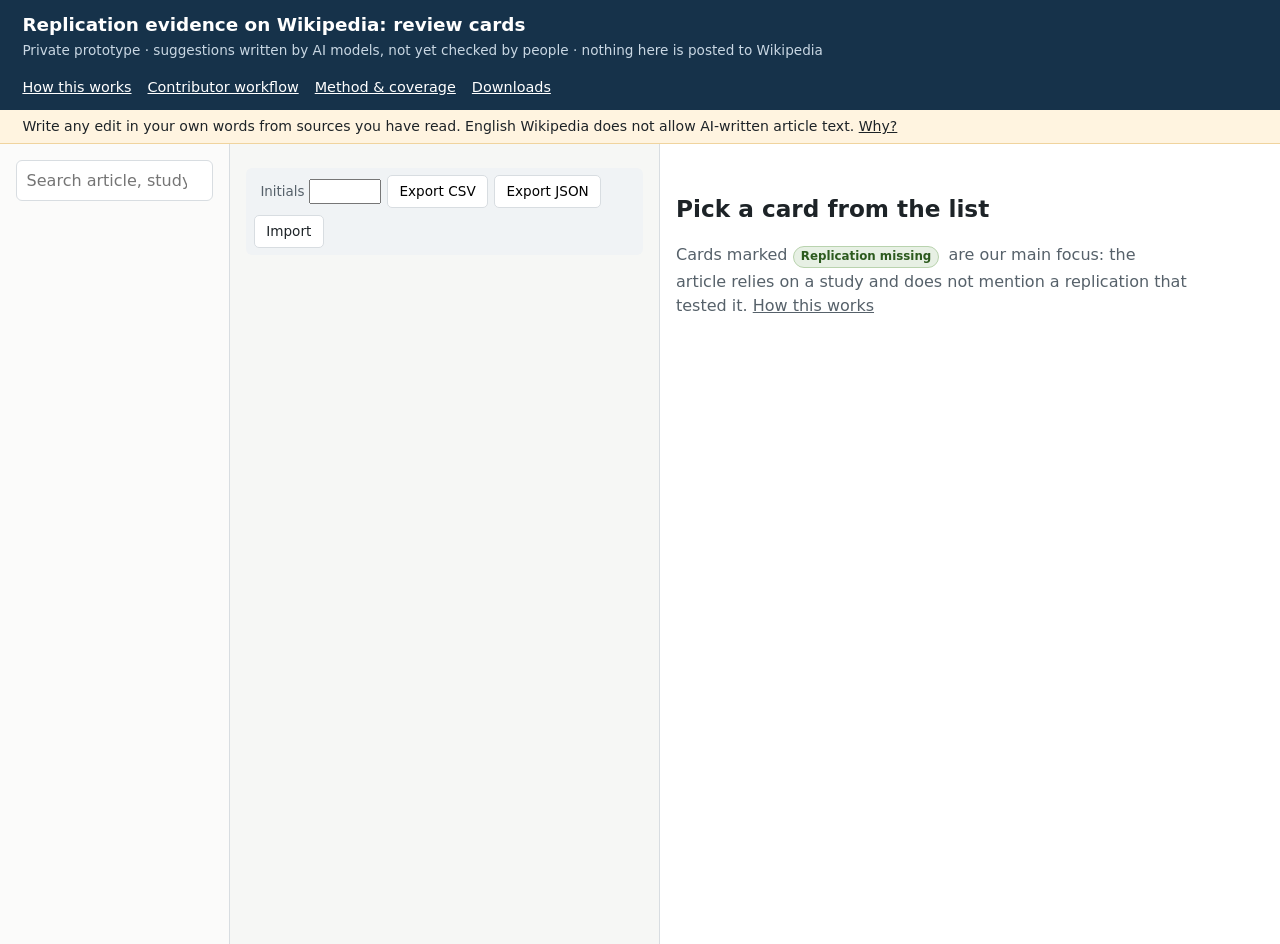
==== prototype/site/index.html @ 86474a55 "Add English edit-suggestion prototype (page-level review cards) Outcome-blind page selection, eviden" ====
<!doctype html>
<html lang="en-GB">
<head>
<meta charset="utf-8">
<meta name="viewport" content="width=device-width, initial-scale=1">
<meta name="robots" content="noindex, nofollow">
<title>Replication evidence on Wikipedia: review cards (private prototype)</title>
<link rel="stylesheet" href="style.css">
</head>
<body>
<header class="top">
  <div class="brand">
    <h1>Replication evidence on Wikipedia: review cards</h1>
    <p class="sub">Private prototype · suggestions written by AI models, not yet checked by people · nothing here is posted to Wikipedia</p>
  </div>
  <nav aria-label="Pages">
    <button id="open-help" class="linklike" type="button">How this works</button>
    <a href="guide.html">Contributor workflow</a>
    <a href="about.html">Method &amp; coverage</a>
    <a href="downloads/">Downloads</a>
  </nav>
</header>

<div class="notice" role="note">
  Write any edit in your own words from sources you have read. English Wikipedia does not allow AI-written article text.
  <button class="linklike" type="button" data-open-help>Why?</button>
</div>

<div id="welcome" class="modal" role="dialog" aria-modal="true" aria-labelledby="welcome-title" hidden>
  <div class="modal-box">
    <h2 id="welcome-title">Before you start</h2>
    <p>Each card looks at one Wikipedia article and every study on it that others have tried to replicate (from FORRT's
      database of replication attempts). An AI model read the article and the papers we could get, and suggested
      what, if anything, should change. <strong>How to use it:</strong> read the card, check the sources, make any
      edit on Wikipedia itself in another tab, then come back and record what you did.</p>
    <ul class="welcome-list">
      <li><strong>The AI wording is not for pasting.</strong> English Wikipedia bans AI-written article text, and other
        editors may collapse talk-page comments that are obviously AI-written. Read the sources and write your own text.</li>
      <li><strong>"No change needed" is a common, useful answer.</strong> A failed replication does not make a sentence
        wrong: many articles cite a study for its history or already discuss the replication.</li>
      <li><strong>Start with "Adds a replication".</strong> Our main aim is to bring replication evidence into
        articles that lack it. The first tab lists the cards whose suggested edit would cite a replication the article
        does not cite yet. Other corrections we noticed along the way are useful but secondary; they are under the other tabs.</li>
      <li><strong>Labels.</strong> "Edit suggested" means the article says something its source does not support, or
        leaves out a replication that bears on a claim it makes. "Optional addition" means the article is accurate and
        the extra sentence is up to you. "Judgement call" means two independent drafting runs disagreed. "Minor notes" means no change to the text is suggested, but the card lists small things such as a reference typo or material that belongs in another article.</li>
      <li><strong>Cards are snapshots.</strong> Use "Changes since this snapshot" or "Check now" to see whether someone
        has already edited the article.</li>
      <li><strong>"What we checked"</strong> lists the facts the model verified against the papers, each with the
        quoted passage. Your part is the editorial judgement and writing, not re-checking facts; but if a quote looks
        wrong, say so in your notes.</li>
      <li><strong>Reviews outweigh single studies.</strong> One replication can support a short, attributed sentence;
        claims about "the evidence" need a review. Take extra care with living people and health topics (flagged).
        If unsure, raise it on the talk page or mark "needs more checking".</li>
      <li><strong>Your records stay in this browser.</strong> Add your initials in the toolbar and use Export CSV or
        Export JSON to save or share them.</li>
    </ul>
    <p class="small">These are AI suggestions, not yet checked by people. More detail:
      <a href="guide.html">contributor workflow</a> · <a href="about.html">method &amp; coverage</a>.</p>
    <div class="modal-actions">
      <label><input type="checkbox" id="welcome-hide"> Don't show this again</label>
      <button type="button" id="welcome-close" class="primary">Start reviewing</button>
    </div>
  </div>
</div>

<main class="layout" id="layout">
  <aside class="filters" id="filters" aria-label="Filters">
    <label class="visually-hidden" for="q">Search</label>
    <input id="q" type="search" placeholder="Search article, study or text…">
    <div id="filter-groups"></div>
  </aside>
  <section class="list" aria-label="Cards">
    <div class="toolbar">
      <button type="button" id="toggle-filters" class="mobile-only" aria-expanded="false" aria-controls="filters">Filters and search</button>
      <div id="segments" class="segments" role="group" aria-label="Show"></div>
      <div class="ledger-bar">
        <span id="ledger-count" class="small"></span>
        <label class="small">Initials <input id="reviewer" size="5" maxlength="12"></label>
        <button type="button" id="export-csv">Export CSV</button>
        <button type="button" id="export-json">Export JSON</button>
        <label class="btn">Import<input id="import-json" type="file" accept="application/json" hidden></label>
      </div>
    </div>
    <div id="summary" class="small" aria-live="polite"></div>
    <ol id="cards"></ol>
  </section>
  <article id="detail" class="detail" tabindex="-1">
    <div class="placeholder">
      <h2>Pick a card from the list</h2>
      <p>Cards marked <span class="badge repl">Replication missing</span> are our main focus: the article relies on a
        study and does not mention a replication that tested it. <button class="linklike" type="button" data-open-help>How this works</button></p>
    </div>
  </article>
</main>
<script src="app.js"></script>
</body>
</html>
---- prototype/site/style.css ----
:root {
  --ink: #1d2327; --muted: #56616a; --line: #d8dde1; --bg: #f6f7f5; --card: #fff;
  --accent: #1f5f8b; --accent-soft: #e5eff6; --warn: #8a5300; --warn-soft: #fff4e0;
  --bad: #9b2226; --bad-soft: #fbe9e9; --ok: #2d6a4f; --ok-soft: #e6f2ec; --focal: #fff1a8; --paired: #d9ecff;
  font-family: "Source Sans 3", "Segoe UI", system-ui, sans-serif;
}
* { box-sizing: border-box; }
body { margin: 0; color: var(--ink); background: var(--bg); line-height: 1.5; }
a { color: var(--accent); }
:focus-visible { outline: 3px solid #f0b429; outline-offset: 2px; }
.visually-hidden { position: absolute; width: 1px; height: 1px; overflow: hidden; clip: rect(0 0 0 0); white-space: nowrap; }
button, .btn, select, input[type=search] { font: inherit; }
button, .btn { font-size: .85rem; padding: .35rem .7rem; border: 1px solid var(--line); background: #fff; border-radius: 5px; cursor: pointer; min-height: 32px; }
button:hover, .btn:hover { border-color: var(--accent); }
button.primary { background: var(--accent); color: #fff; border-color: var(--accent); }
.linklike { background: none; border: 0; padding: 0; min-height: 0; color: inherit; text-decoration: underline; cursor: pointer; font-size: inherit; }

.top { display: flex; justify-content: space-between; align-items: center; gap: 1rem; padding: .7rem 1.4rem; background: #16324a; color: #fff; flex-wrap: wrap; }
.top h1 { font-size: 1.15rem; margin: 0; font-weight: 650; }
.top .sub { margin: .1rem 0 0; color: #c9d7e3; font-size: .85rem; }
.top nav { display: flex; gap: 1rem; align-items: center; flex-wrap: wrap; }
.top nav a, .top nav .linklike { color: #fff; font-size: .9rem; }
.notice { background: var(--warn-soft); border-bottom: 1px solid #f0d49e; padding: .4rem 1.4rem; font-size: .88rem; }

.modal { position: fixed; inset: 0; background: rgba(15, 30, 45, .55); display: flex; align-items: center; justify-content: center; z-index: 10; padding: 1rem; }
.modal[hidden] { display: none; }
.modal-box { background: #fff; max-width: 680px; width: 100%; max-height: 92vh; overflow-y: auto; border-radius: 10px; padding: 1.4rem 1.7rem; box-shadow: 0 10px 40px rgba(0,0,0,.25); }
.modal-box h2 { margin-top: 0; }
.welcome-list { padding-left: 1.1rem; } .welcome-list li { margin: .4rem 0; } .modal-box { font-size: .95rem; }
.modal-actions { display: flex; justify-content: space-between; align-items: center; gap: 1rem; flex-wrap: wrap; border-top: 1px solid var(--line); padding-top: .9rem; margin-top: .6rem; }

.layout { display: grid; grid-template-columns: 230px 430px 1fr; height: calc(100vh - 100px); }
.filters, .list, .detail { overflow-y: auto; padding: 1rem; }
.filters { border-right: 1px solid var(--line); background: #fbfbfa; }
.list { border-right: 1px solid var(--line); }
.filters input[type=search] { width: 100%; padding: .45rem .6rem; border: 1px solid var(--line); border-radius: 6px; }
.fgroup { border: 0; margin: .9rem 0 0; padding: 0; }
.fgroup legend, .more summary { font-size: .76rem; text-transform: uppercase; letter-spacing: .06em; color: var(--muted); font-weight: 600; padding: 0; }
.fgroup label { display: flex; gap: .4rem; align-items: center; font-size: .9rem; padding: .25rem 0; cursor: pointer; }
.fgroup label span:first-of-type { flex: 1; }
.n { color: var(--muted); font-variant-numeric: tabular-nums; font-size: .82rem; }
.more { margin-top: 1rem; } .more summary { cursor: pointer; }

.toolbar { display: flex; flex-direction: column; gap: .5rem; margin-bottom: .5rem; }
.segments { display: flex; flex-wrap: wrap; gap: .3rem; } .segments button { font-size: .8rem; padding: .25rem .55rem; }
.segments button[aria-pressed=true] { background: var(--accent); color: #fff; border-color: var(--accent); }
.segments button[aria-pressed=true] .n { color: #dbe8f2; }
.ledger-bar { display: flex; flex-wrap: wrap; gap: .4rem; align-items: center; padding: .4rem .5rem; background: #f0f3f5; border-radius: 6px; }
.ledger-bar input { width: 4.5rem; padding: .2rem .3rem; }
.small { font-size: .84rem; color: var(--muted); }
#cards { list-style: none; padding: 0; margin: .5rem 0 0; }
.card-btn { display: block; width: 100%; text-align: left; background: var(--card); border: 1px solid var(--line); border-radius: 8px; padding: .55rem .7rem; margin-bottom: .45rem; }
.card-btn.active { border-color: var(--accent); box-shadow: 0 0 0 2px var(--accent-soft); }
.card-btn .t { display: block; font-weight: 620; font-size: 1rem; }
.card-btn .m { display: block; font-size: .8rem; color: var(--muted); margin: .1rem 0 .2rem; }
.badge { display: inline-block; font-size: .74rem; padding: .08rem .45rem; border-radius: 999px; margin: .1rem .25rem .1rem 0; background: #eef1f3; color: #33414b; white-space: nowrap; font-weight: 600; }
.badge.edit { background: var(--accent); color: #fff; } .badge.other { background: #6741a1; color: #fff; }
.badge.none { background: #e3e7ea; color: #46525b; } .badge.warn { background: var(--warn-soft); color: var(--warn); }
.badge.care { background: var(--bad-soft); color: var(--bad); } .badge.done { background: var(--ok-soft); color: var(--ok); }
.badge.ok { background: var(--ok-soft); color: var(--ok); } .badge.info { background: var(--accent-soft); color: var(--accent); }

.detail { background: var(--card); }
.detail h2 { margin: 0 0 .2rem; font-size: 1.45rem; }
.detail section { margin-top: 1.2rem; }
.detail h3 { font-size: 1.02rem; margin: 0 0 .4rem; }
.back { display: none; margin-bottom: .6rem; }
.mobile-only { display: none; }
.links { display: flex; flex-wrap: wrap; gap: .3rem .9rem; font-size: .9rem; }
.revbar { display: flex; gap: .8rem; align-items: center; justify-content: space-between; margin: .7rem 0; padding: .45rem .7rem; border-radius: 6px; background: #f2f5f7; font-size: .88rem; }
.revbar.warn { background: var(--warn-soft); color: var(--warn); } .revbar.okbar { background: var(--ok-soft); color: var(--ok); }
.care-note { background: var(--bad-soft); color: var(--bad); padding: .4rem .7rem; border-radius: 6px; font-size: .88rem; margin: .4rem 0; }
.issue blockquote.target, blockquote.target { margin: .3rem 0; padding: .55rem .8rem; border-left: 4px solid #e0a800; background: #fffbea; font-size: 1rem; }
blockquote.small-q { font-size: .9rem; }
.proposal { border: 1px solid var(--line); border-radius: 8px; padding: .7rem .9rem; }
.proposal.edit { border-color: #b7cfe1; background: #f6fafd; } .proposal.other { border-color: #d3c6ea; background: #faf8fd; }
.proposal h3 { font-size: 1.08rem; }
.checklist { list-style: none; padding: 0; margin: 0; }
.checklist li { margin: .3rem 0; } .checklist label { display: flex; gap: .5rem; align-items: flex-start; cursor: pointer; }
.checklist input { margin-top: .3rem; }
.other-fixes { border: 1px dashed #b9a6dc; border-radius: 8px; padding: .6rem .9rem; }
table.evidence { border-collapse: collapse; width: 100%; font-size: .9rem; }
table.evidence th, table.evidence td { border-bottom: 1px solid var(--line); padding: .4rem .5rem; text-align: left; vertical-align: top; }
table.evidence thead th { font-size: .78rem; color: var(--muted); text-transform: uppercase; letter-spacing: .04em; }
blockquote.excerpt { margin: .35rem 0; padding: .3rem .6rem; border-left: 3px solid var(--ok); background: var(--ok-soft); font-size: .88rem; }
details { margin: .35rem 0; } summary { cursor: pointer; color: var(--accent); font-size: .9rem; }
.draft { margin: .8rem 0; border: 1px solid #e0c48a; background: #fffaf0; border-radius: 6px; padding: .5rem .9rem; }
.wording { white-space: pre-wrap; margin: .4rem 0; padding: .5rem; background: #fff; border: 1px solid #eadcbc; border-radius: 4px; font-size: .92rem; user-select: text; }
.passage { background: #fbfbf8; border-left: 3px solid var(--line); padding: .6rem .8rem; white-space: pre-wrap; font-size: .92rem; }
mark.focal { background: var(--focal); } mark.paired { background: var(--paired); }
mark.claim { background: none; box-shadow: inset 0 -.45em 0 #ffe066; }
.ref { color: var(--muted); font-size: .85em; }
pre.raw { white-space: pre-wrap; font-size: .78rem; background: #f3f4f2; padding: .6rem; border-radius: 4px; max-height: 360px; overflow: auto; }
.kv { display: grid; grid-template-columns: 210px 1fr; gap: .3rem .8rem; font-size: .9rem; margin: .5rem 0; }
.kv dt { color: var(--muted); } .kv dd { margin: 0; }
.ledger { background: #f2f6f9; border: 1px solid #cfdde8; border-radius: 8px; padding: .8rem 1rem; }
.ledger fieldset { border: 0; padding: 0; margin: 0 0 .5rem; } .ledger legend { font-weight: 600; font-size: .9rem; padding: 0; }
.ledger .radio { display: block; padding: .2rem 0; cursor: pointer; }
.ledger label[for] { display: block; margin-top: .5rem; font-size: .9rem; font-weight: 600; }
.ledger textarea { width: 100%; min-height: 80px; font: inherit; font-size: .9rem; }
.ledger .row { display: flex; gap: .8rem; align-items: center; margin-top: .5rem; flex-wrap: wrap; }
.provenance { margin-top: 1.2rem; border-top: 1px solid var(--line); padding-top: .5rem; }
.ok { color: var(--ok); } .bad { color: var(--bad); } .warntext { color: var(--warn); }
ul.tight { margin: .2rem 0; padding-left: 1.2rem; } ul.tight li { margin: .3rem 0; }
.placeholder { color: var(--muted); max-width: 32rem; margin-top: 2rem; }
.placeholder h2 { color: var(--ink); }
.prose { max-width: 860px; margin: 1.5rem auto; background: #fff; padding: 1.5rem 2rem; border: 1px solid var(--line); border-radius: 8px; }
.prose h2 { margin-top: 1.6rem; } .prose table { border-collapse: collapse; font-size: .88rem; }
.prose td, .prose th { border: 1px solid var(--line); padding: .3rem .5rem; vertical-align: top; text-align: left; }

@media (max-width: 1100px) {
  .layout { grid-template-columns: 1fr; height: auto; }
  .filters, .list { border-right: 0; }
  .filters { border-bottom: 1px solid var(--line); }
  .layout.has-card .filters, .layout.has-card .list { display: none; }
  .layout:not(.has-card) .detail { display: none; }
  .back { display: inline-block; }
  .mobile-only { display: inline-block; align-self: flex-start; }
  .filters { order: 2; display: none; } .list { order: 1; }
  .layout.show-filters .filters { display: block; order: 0; }
  .kv { grid-template-columns: 1fr; }
  .fgroup label { padding: .45rem 0; }
  .top nav { gap: .6rem; }
}
.overview { background: #f4f7fa; border: 1px solid var(--line); border-radius: 8px; padding: .6rem .9rem; }
.overview ol { margin: .2rem 0; padding-left: 1.3rem; } .overview li { margin: .25rem 0; }
.item { border-top: 2px solid var(--line); padding-top: .4rem; }
.item-head { font-size: 1.02rem; font-weight: 650; color: var(--ink); padding: .3rem 0; }
.item h4 { font-size: .95rem; margin: .9rem 0 .3rem; } .item h5 { font-size: .85rem; margin: .6rem 0 .2rem; color: var(--muted); }
.proposal .verdict { margin: 0 0 .3rem; }
.proposal { margin-top: .6rem; }
ol.refs { margin: .2rem 0 .4rem; padding-left: 1.6rem; }
.wording sup { color: var(--accent); }
ul.verifs { list-style: none; padding: 0; margin: .2rem 0; } ul.verifs li { margin: .45rem 0; }
.twoRun { background: var(--warn-soft); border-radius: 6px; padding: .4rem .6rem; font-size: .9rem; }

.badge.repl { background: #e7f0e4; color: #2c5a1e; border: 1px solid #b9d3ae; }
.draft h4 { margin: .2rem 0 .3rem; }
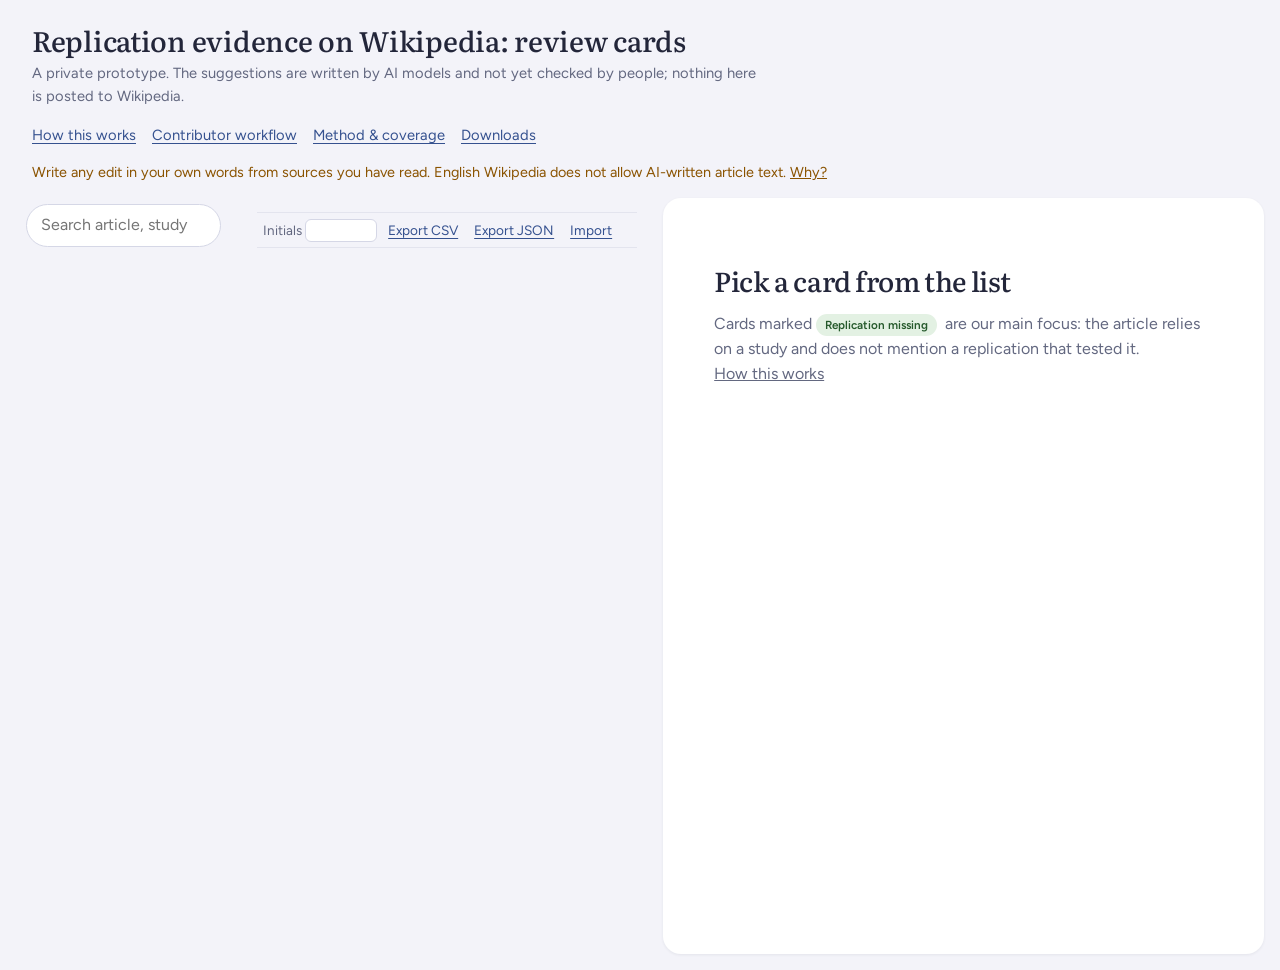
==== commit bea5ce5a: "Give the review cards an editorial layout; surface example wording and replication filter Co-Authore" ====
--- a/prototype/site/index.html
+++ b/prototype/site/index.html
@@ -5,13 +5,15 @@
 <meta name="viewport" content="width=device-width, initial-scale=1">
 <meta name="robots" content="noindex, nofollow">
 <title>Replication evidence on Wikipedia: review cards (private prototype)</title>
+<link rel="preconnect" href="https://fonts.googleapis.com"><link rel="preconnect" href="https://fonts.gstatic.com" crossorigin>
+<link rel="stylesheet" href="https://fonts.googleapis.com/css2?family=Figtree:wght@400;500;600;700&family=Literata:ital,opsz,wght@0,7..72,400;0,7..72,500;0,7..72,600;1,7..72,400&display=swap">
 <link rel="stylesheet" href="style.css">
 </head>
 <body>
 <header class="top">
   <div class="brand">
     <h1>Replication evidence on Wikipedia: review cards</h1>
-    <p class="sub">Private prototype · suggestions written by AI models, not yet checked by people · nothing here is posted to Wikipedia</p>
+    <p class="sub">A private prototype. The suggestions are written by AI models and not yet checked by people; nothing here is posted to Wikipedia.</p>
   </div>
   <nav aria-label="Pages">
     <button id="open-help" class="linklike" type="button">How this works</button>
--- a/prototype/site/style.css
+++ b/prototype/site/style.css
@@ -135,3 +135,83 @@
 
 .badge.repl { background: #e7f0e4; color: #2c5a1e; border: 1px solid #b9d3ae; }
 .draft h4 { margin: .2rem 0 .3rem; }
+
+/* ---------- editorial layer: a reading room, not a control panel ---------- */
+:root {
+  --ink: #23263a; --muted: #636880; --line: #e3e4ee; --bg: #f3f3f9; --card: #fff;
+  --accent: #35518f; --accent-soft: #e9edf8; --marker: #ffe58a;
+  --serif: "Literata", Georgia, "Times New Roman", serif;
+  font-family: "Figtree", "Segoe UI", system-ui, sans-serif;
+}
+body { line-height: 1.55; }
+button, .btn { border-radius: 999px; border-color: #d5d7e6; padding: .35rem .85rem; transition: background .15s, border-color .15s; }
+button:hover, .btn:hover { background: var(--accent-soft); }
+button.primary:hover { background: #2a4277; }
+.linklike, .linklike:hover { border-radius: 0; background: none; }
+
+.top { background: var(--bg); color: var(--ink); padding: 1.5rem 2rem .9rem; align-items: flex-end; }
+.top h1 { font-family: var(--serif); font-weight: 500; font-size: 1.75rem; letter-spacing: -.01em; line-height: 1.2; }
+.top .sub { color: var(--muted); font-size: .92rem; margin-top: .3rem; max-width: 46rem; }
+.top nav a, .top nav .linklike { color: var(--accent); font-size: .92rem; text-underline-offset: 3px; }
+.notice { background: none; border: 0; padding: 0 2rem .9rem; color: var(--warn); font-size: .9rem; }
+
+.layout { grid-template-columns: 215px 400px 1fr; height: calc(100vh - 128px); gap: 0 1rem; padding: 0 1rem 1rem; }
+.filters, .list { border: 0; background: none; padding: .4rem .6rem 1rem; }
+.filters input[type=search] { border-radius: 999px; padding: .5rem .9rem; background: #fff; border-color: #d5d7e6; }
+.fgroup { margin-top: 1.2rem; }
+.fgroup legend, .more summary { text-transform: none; letter-spacing: 0; font-size: .9rem; font-weight: 700; color: var(--ink); margin-bottom: .15rem; }
+.fgroup label { font-size: .88rem; color: #454a63; }
+
+.segments { gap: .35rem; }
+.segments button { background: transparent; font-size: .82rem; }
+.segments button:first-child { font-weight: 700; }
+.ledger-bar { background: none; padding: .2rem 0; border-top: 1px solid var(--line); border-bottom: 1px solid var(--line); border-radius: 0; }
+.ledger-bar button, .ledger-bar .btn { border: 0; background: none; color: var(--accent); text-decoration: underline; text-underline-offset: 3px; padding: .2rem .3rem; min-height: 0; }
+.ledger-bar input { border: 1px solid #d5d7e6; border-radius: 6px; }
+
+.card-btn { border: 0; border-radius: 14px; padding: .8rem 1rem .7rem; margin-bottom: .5rem; background: #fff; box-shadow: 0 1px 2px rgba(35, 38, 58, .06); }
+.card-btn:hover { background: #fff; box-shadow: 0 3px 14px rgba(53, 81, 143, .13); }
+.card-btn.active { box-shadow: inset 4px 0 0 var(--accent), 0 3px 14px rgba(53, 81, 143, .16); }
+.card-btn .t { font-family: var(--serif); font-weight: 500; font-size: 1.14rem; line-height: 1.25; }
+.card-btn .m { font-size: .83rem; margin: .25rem 0 .4rem; line-height: 1.4; }
+.badge { font-weight: 600; font-size: .73rem; padding: .12rem .55rem; background: #eeeff6; color: #454a63; }
+.badge.edit { background: var(--accent-soft); color: var(--accent); }
+.badge.repl { background: #e3f1e3; color: #25592b; border: 0; }
+.badge.none { background: #eeeff6; color: #636880; }
+
+.detail { border-radius: 18px; padding: 2.2rem clamp(1.2rem, 4vw, 3.2rem) 3rem; box-shadow: 0 1px 3px rgba(35, 38, 58, .07); }
+.detail > *, .detail .item > details > * { max-width: 44rem; }
+.detail h2 { font-family: var(--serif); font-weight: 500; font-size: 2.3rem; letter-spacing: -.015em; line-height: 1.12; margin-bottom: .5rem; }
+.links { font-size: .9rem; gap: .3rem 1.1rem; } .links a, .detail a { text-underline-offset: 3px; }
+.revbar { background: none; padding: .5rem 0; border-top: 1px solid var(--line); border-bottom: 1px solid var(--line); border-radius: 0; color: var(--muted); }
+.care-note { border-radius: 10px; padding: .55rem .9rem; }
+.overview { background: var(--bg); border: 0; border-radius: 14px; padding: .9rem 1.2rem; }
+.overview h3 { font-family: var(--serif); font-weight: 500; font-size: 1.12rem; }
+
+.item { border-top: 1px solid var(--line); padding-top: 1rem; margin-top: 1.8rem; }
+.item-head { font-family: var(--serif); font-weight: 500; font-size: 1.22rem; line-height: 1.3; }
+.item h4 { font-size: .98rem; font-weight: 700; margin: 1.5rem 0 .4rem; }
+/* the sentence under review is the centre of each card: set it like a marked-up proof */
+.issue blockquote.target, blockquote.target { font-family: var(--serif); font-size: 1.2rem; line-height: 1.6; background: none; border: 0; margin: .5rem 0 1rem; padding: 0; }
+blockquote.target, blockquote.target p { text-wrap: pretty; }
+blockquote.target { background-image: linear-gradient(transparent 62%, var(--marker) 62%, var(--marker) 92%, transparent 92%); background-size: 100% 1.6em; display: inline; -webkit-box-decoration-break: clone; box-decoration-break: clone; }
+blockquote.small-q { font-size: 1.05rem; }
+
+.proposal, .proposal.edit, .proposal.other { border: 0; background: var(--accent-soft); border-radius: 16px; padding: 1.1rem 1.3rem; margin-top: 1.1rem; }
+.proposal.none, .proposal.optional { background: var(--bg); }
+.proposal .verdict strong { font-family: var(--serif); font-weight: 600; font-size: 1.22rem; }
+.proposal > p:not(.small):not(.verdict):not(.twoRun) { font-size: 1.04rem; }
+.twoRun { border-radius: 10px; padding: .6rem .8rem; }
+.draft { border: 0; background: #fdf6e3; border-radius: 16px; padding: 1.1rem 1.3rem; }
+.wording { font-family: var(--serif); font-size: 1.04rem; line-height: 1.65; border: 0; border-radius: 10px; padding: .8rem 1rem; }
+blockquote.excerpt { font-family: var(--serif); font-style: italic; font-size: .95rem; background: none; border-left: 2px solid #9cc5ac; padding: .1rem 0 .1rem .9rem; margin: .4rem 0 .2rem; color: #3c4257; }
+ul.verifs li { margin: .9rem 0; }
+table.evidence thead th { text-transform: none; letter-spacing: 0; font-size: .84rem; }
+.ledger { background: var(--bg); border: 0; border-radius: 16px; padding: 1.1rem 1.3rem; }
+.ledger textarea { border: 1px solid #d5d7e6; border-radius: 10px; padding: .5rem .7rem; }
+.passage { border-radius: 0 10px 10px 0; font-family: var(--serif); }
+.placeholder h2 { font-size: 1.7rem; }
+.modal-box { border-radius: 20px; padding: 2rem 2.3rem; } .modal-box h2 { font-family: var(--serif); font-weight: 500; font-size: 1.7rem; }
+.prose { border: 0; border-radius: 18px; padding: 2.2rem 2.8rem; } .prose h1, .prose h2 { font-family: var(--serif); font-weight: 500; }
+@media (max-width: 1100px) { .layout { padding: 0 .4rem 1rem; gap: 0; } .detail h2 { font-size: 1.8rem; } .top { padding: 1.1rem 1rem .7rem; } .notice { padding: 0 1rem .7rem; } }
+@media (prefers-reduced-motion: reduce) { button, .btn { transition: none; } }
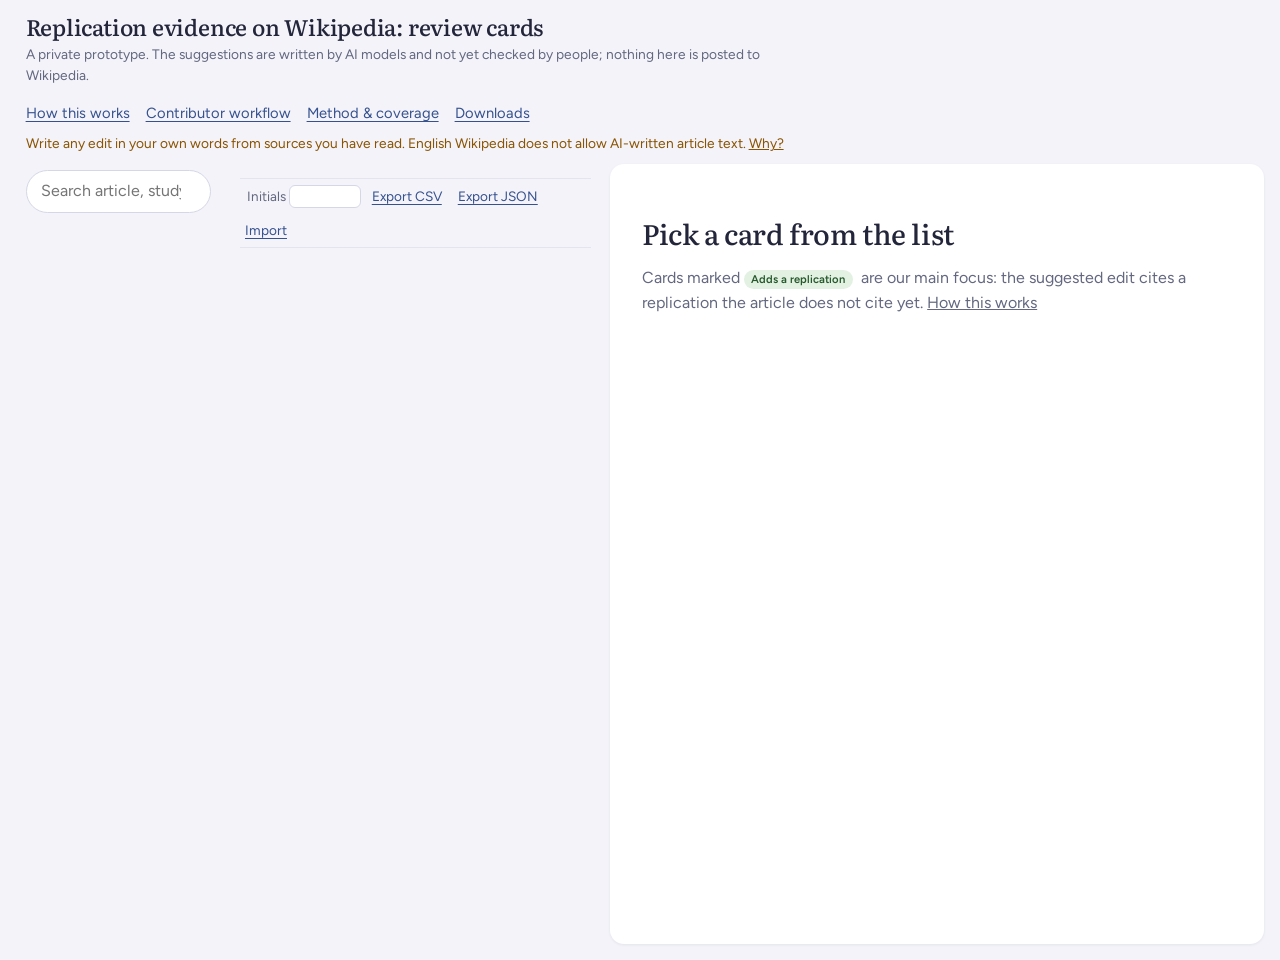
==== commit d2d4b5e8: "Simplify review-card labels, add a walkthrough and show citations in the quoted sentence - One 'Adds" ====
--- a/prototype/site/index.html
+++ b/prototype/site/index.html
@@ -30,38 +30,108 @@
 
 <div id="welcome" class="modal" role="dialog" aria-modal="true" aria-labelledby="welcome-title" hidden>
   <div class="modal-box">
-    <h2 id="welcome-title">Before you start</h2>
-    <p>Each card looks at one Wikipedia article and every study on it that others have tried to replicate (from FORRT's
-      database of replication attempts). An AI model read the article and the papers we could get, and suggested
-      what, if anything, should change. <strong>How to use it:</strong> read the card, check the sources, make any
-      edit on Wikipedia itself in another tab, then come back and record what you did.</p>
-    <ul class="welcome-list">
-      <li><strong>The AI wording is not for pasting.</strong> English Wikipedia bans AI-written article text, and other
-        editors may collapse talk-page comments that are obviously AI-written. Read the sources and write your own text.</li>
-      <li><strong>"No change needed" is a common, useful answer.</strong> A failed replication does not make a sentence
-        wrong: many articles cite a study for its history or already discuss the replication.</li>
-      <li><strong>Start with "Adds a replication".</strong> Our main aim is to bring replication evidence into
-        articles that lack it. The first tab lists the cards whose suggested edit would cite a replication the article
-        does not cite yet. Other corrections we noticed along the way are useful but secondary; they are under the other tabs.</li>
-      <li><strong>Labels.</strong> "Edit suggested" means the article says something its source does not support, or
-        leaves out a replication that bears on a claim it makes. "Optional addition" means the article is accurate and
-        the extra sentence is up to you. "Judgement call" means two independent drafting runs disagreed. "Minor notes" means no change to the text is suggested, but the card lists small things such as a reference typo or material that belongs in another article.</li>
-      <li><strong>Cards are snapshots.</strong> Use "Changes since this snapshot" or "Check now" to see whether someone
-        has already edited the article.</li>
-      <li><strong>"What we checked"</strong> lists the facts the model verified against the papers, each with the
-        quoted passage. Your part is the editorial judgement and writing, not re-checking facts; but if a quote looks
-        wrong, say so in your notes.</li>
-      <li><strong>Reviews outweigh single studies.</strong> One replication can support a short, attributed sentence;
-        claims about "the evidence" need a review. Take extra care with living people and health topics (flagged).
-        If unsure, raise it on the talk page or mark "needs more checking".</li>
-      <li><strong>Your records stay in this browser.</strong> Add your initials in the toolbar and use Export CSV or
-        Export JSON to save or share them.</li>
-    </ul>
-    <p class="small">These are AI suggestions, not yet checked by people. More detail:
-      <a href="guide.html">contributor workflow</a> · <a href="about.html">method &amp; coverage</a>.</p>
+    <p class="steps small" id="step-count" aria-live="polite"></p>
+    <section class="step">
+      <h2 id="welcome-title">Before you start</h2>
+      <p>Each card looks at one Wikipedia article and every study on it that others have tried to replicate (from FORRT's
+        database of replication attempts). An AI model read the article and the papers we could get, and suggested
+        what, if anything, could change.</p>
+      <p><strong>How to use it:</strong> read the card, read the sources, make any edit on Wikipedia itself in another
+        tab, then come back and record what you did.</p>
+      <ul class="welcome-list">
+        <li><strong>Write in your own words.</strong> English Wikipedia bans AI-written article text, and other editors
+          may collapse talk-page comments that are obviously AI-written.</li>
+        <li><strong>The suggestions are AI output, not yet checked by people.</strong> You decide what, if anything, to do.</li>
+        <li><strong>"No change needed" is a common, useful answer.</strong> A failed replication does not make a sentence
+          wrong: many articles cite a study for its history or already discuss the replication.</li>
+      </ul>
+    </section>
+    <section class="step" hidden>
+      <h2>Finding a card</h2>
+      <p>The tabs above the list sort the articles by what the AI suggested.</p>
+      <dl class="legend">
+        <dt>Adds a replication</dt><dd>Start here. The suggested edit cites a replication that the article does not cite
+          yet. This is our main aim; the other corrections we noticed along the way are useful but secondary.</dd>
+        <dt>Worth a look</dt><dd>Every card with an edit suggested or a judgement call, whether or not it involves a replication.</dd>
+        <dt><span class="badge edit">Edit suggested</span></dt><dd>The article says something its source does not
+          support, or leaves out a replication that tested a claim it makes.</dd>
+        <dt><span class="badge warn">Judgement call</span></dt><dd>Each article was drafted twice, independently, and
+          the two runs disagreed. The card shows both readings.</dd>
+        <dt><span class="badge info">Optional addition</span></dt><dd>The article is accurate; adding the extra
+          sentence is up to you.</dd>
+        <dt><span class="badge none">No change needed</span></dt><dd>Nothing to change in the text. Some of these also
+          carry <span class="badge">Minor notes</span>: small things such as a typo in a reference, or material that
+          belongs in another article.</dd>
+      </dl>
+      <p>Other labels on the list: <span class="badge repl">Adds a replication</span> (as above, shown alongside the
+        kind of suggestion), <span class="badge care">Living person</span> and <span class="badge care">Health</span>
+        (extra care, see later), <span class="badge warn">Edited since</span> (the article changed after our snapshot)
+        and <span class="badge done">✓ reviewed</span> (you have recorded a decision).</p>
+    </section>
+    <section class="step" hidden>
+      <h2>Reading a card</h2>
+      <p>A card has one section per study. Each section runs from the article to the evidence:</p>
+      <dl class="legend">
+        <dt>The sentence at issue</dt><dd>Quoted from the article snapshot with its citations:
+          <span class="cite focal">[this study]</span>, <span class="cite paired">[replication]</span> and
+          <span class="cite other">[other source]</span>. Hover over a citation to see the full reference. Some
+          suggestions are about a claim the cited study does not support rather than about a replication.</dd>
+        <dt>The suggestion</dt><dd>What the AI proposes and why, and whether the two drafting runs agreed.</dd>
+        <dt>What we checked</dt><dd>The facts the suggestion relies on, each with the passage from the paper. Points are
+          supported by the source unless marked <span class="badge bad">✗ Contradicted</span>,
+          <span class="badge bad">✗ Not in the source</span> or <span class="badge warn">? Source not obtained</span>.
+          Papers were read in full unless marked <span class="lvl abs">Abstract only</span> or
+          <span class="lvl thin">Title and details only</span>.</dd>
+        <dt>Your call</dt><dd>The editorial questions the AI could not settle. Tick them off as you go.</dd>
+        <dt>The studies</dt><dd>The original study and its replications, with links and what the AI read of each.</dd>
+        <dt>Suggested points to cover</dt><dd>Facts from the sources that an edit could draw on.</dd>
+      </dl>
+    </section>
+    <section class="step" hidden>
+      <h2>Reading a replication</h2>
+      <p>A replication repeats an earlier study to see whether its result holds. What it tells you depends on how it was done.</p>
+      <ul class="welcome-list">
+        <li><strong>Did it test the same claim?</strong> A <em>direct</em> replication repeats the original method as
+          closely as it can; a <em>conceptual</em> one tests the same idea another way. A replication may also cover
+          only one experiment in a paper. Check that it tested the claim the article makes (the card's "How this
+          suggestion was made" section gives the AI's view).</li>
+        <li><strong>One study settles little either way.</strong> A failed replication does not show that the original
+          finding was false, and a successful one does not prove it true. Larger samples, preregistered designs and
+          multi-lab projects (such as Many Labs or Registered Replication Reports) carry more weight than a single
+          small study.</li>
+        <li><strong>Mixed results are common.</strong> Avoid words such as "debunked" or "confirmed". Say what was
+          done and found, and who did it: "A 2012 replication with 120 participants did not find the effect."</li>
+        <li><strong>Reviews outweigh single studies.</strong> One replication can support a short, attributed sentence
+          in an article about the effect. Statements about "the evidence" or whether an effect is real need a review
+          or meta-analysis; the card lists any reviews we found that discuss the replication.</li>
+        <li><strong>Keep due weight.</strong> In a broad article, or where the study is mentioned in passing, making the
+          claim more precise often works better than a new paragraph on replication.</li>
+        <li><strong>The database's labels ("failed", "mixed") are screening labels.</strong> They help us find cards;
+          they are not citable and are not a verdict.</li>
+      </ul>
+    </section>
+    <section class="step" hidden>
+      <h2>Checking, deciding and recording</h2>
+      <ul class="welcome-list">
+        <li><strong>Read the sources yourself.</strong> The AI's quotes match the papers word for word, but that does
+          not mean it understood them. Check anything your edit will rely on, and note in your record if something looks wrong.</li>
+        <li><strong>Cards are snapshots.</strong> Use "Changes since this snapshot" or "Check now" to see whether
+          someone has already edited the article.</li>
+        <li><strong>Take extra care with living people and health topics.</strong> Findings are about studies, not
+          people (WP:BLP); health claims need reviews, not single studies (WP:MEDRS).</li>
+        <li><strong>If you are unsure,</strong> raise it on the article's talk page or record "Needs more checking first".</li>
+        <li><strong>Your records stay in this browser.</strong> Add your initials in the toolbar and use Export CSV or
+          Export JSON to save or share them.</li>
+      </ul>
+      <p class="small">More detail: <a href="guide.html">contributor workflow</a> · <a href="about.html">method &amp; coverage</a>.</p>
+    </section>
     <div class="modal-actions">
       <label><input type="checkbox" id="welcome-hide"> Don't show this again</label>
-      <button type="button" id="welcome-close" class="primary">Start reviewing</button>
+      <span class="row">
+        <button type="button" id="step-back">Back</button>
+        <button type="button" id="step-next" class="primary">Next</button>
+        <button type="button" id="welcome-close">Skip</button>
+      </span>
     </div>
   </div>
 </div>
@@ -90,8 +160,8 @@
   <article id="detail" class="detail" tabindex="-1">
     <div class="placeholder">
       <h2>Pick a card from the list</h2>
-      <p>Cards marked <span class="badge repl">Replication missing</span> are our main focus: the article relies on a
-        study and does not mention a replication that tested it. <button class="linklike" type="button" data-open-help>How this works</button></p>
+      <p>Cards marked <span class="badge repl">Adds a replication</span> are our main focus: the suggested edit cites a
+        replication the article does not cite yet. <button class="linklike" type="button" data-open-help>How this works</button></p>
     </div>
   </article>
 </main>
--- a/prototype/site/style.css
+++ b/prototype/site/style.css
@@ -215,3 +215,41 @@
 .prose { border: 0; border-radius: 18px; padding: 2.2rem 2.8rem; } .prose h1, .prose h2 { font-family: var(--serif); font-weight: 500; }
 @media (max-width: 1100px) { .layout { padding: 0 .4rem 1rem; gap: 0; } .detail h2 { font-size: 1.8rem; } .top { padding: 1.1rem 1rem .7rem; } .notice { padding: 0 1rem .7rem; } }
 @media (prefers-reduced-motion: reduce) { button, .btn { transition: none; } }
+
+/* tighter pass: keep the editorial type, give back the density */
+.top { padding: .9rem 1.6rem .5rem; } .top h1 { font-size: 1.4rem; } .top .sub { font-size: .86rem; margin-top: .15rem; }
+.notice { padding: 0 1.6rem .6rem; font-size: .86rem; }
+.layout { grid-template-columns: 205px 370px 1fr; height: calc(100vh - 104px); gap: 0 .6rem; }
+.fgroup { margin-top: .9rem; } .fgroup legend, .more summary { font-size: .84rem; } .fgroup label { font-size: .85rem; padding: .15rem 0; }
+.card-btn { padding: .5rem .8rem .45rem; margin-bottom: .35rem; border-radius: 10px; }
+.card-btn .t { font-size: 1.02rem; } .card-btn .m { font-size: .79rem; margin: .1rem 0 .2rem; line-height: 1.35; }
+.badge { font-size: .7rem; padding: .06rem .45rem; }
+.detail { padding: 1.4rem clamp(1rem, 2.5vw, 2.2rem) 2rem; border-radius: 14px; }
+.detail > *, .detail .item > details > * { max-width: 47rem; }
+.detail h2 { font-size: 1.75rem; margin-bottom: .3rem; }
+.revbar { padding: .3rem 0; margin: .5rem 0; font-size: .85rem; }
+.item { margin-top: 1.1rem; padding-top: .6rem; } .item-head { font-size: 1.08rem; }
+.item h4 { margin: 1rem 0 .25rem; font-size: .93rem; }
+.issue blockquote.target, blockquote.target { font-size: 1.06rem; line-height: 1.55; background-size: 100% 1.55em; }
+blockquote.small-q { font-size: .98rem; }
+.proposal, .proposal.edit, .proposal.other { padding: .7rem 1rem; margin-top: .7rem; border-radius: 12px; }
+.proposal p { margin: .35rem 0; } .proposal .verdict strong { font-size: 1.08rem; }
+.proposal > p:not(.small):not(.verdict):not(.twoRun) { font-size: .98rem; }
+.draft { padding: .7rem 1rem; border-radius: 12px; margin: .6rem 0; } .draft p { margin: .3rem 0; }
+.wording { font-size: .98rem; line-height: 1.55; padding: .55rem .8rem; }
+ul.verifs li { margin: .55rem 0; } blockquote.excerpt { font-size: .9rem; margin: .25rem 0 .1rem; }
+.ledger { padding: .8rem 1rem; border-radius: 12px; } .overview { padding: .6rem 1rem; border-radius: 12px; }
+
+/* quieter pass: fewer pills and highlight colours */
+blockquote.target { display: block; background: none; border-left: 2px solid var(--line); padding: .1rem 0 .1rem .9rem; }
+.issue blockquote.target, blockquote.target { margin: .4rem 0 .8rem; padding: .1rem 0 .1rem .9rem; }
+mark.claim { box-shadow: none; text-decoration: underline; text-decoration-color: #9aa3c4; text-underline-offset: 3px; }
+mark.focal, mark.paired { background: none; font-family: "Figtree", system-ui, sans-serif; font-size: .8em; font-weight: 600; }
+mark.focal, .cite.focal { color: var(--accent); } mark.paired, .cite.paired { color: #25592b; }
+.cite { font-family: "Figtree", system-ui, sans-serif; font-size: .78em; font-weight: 600; color: var(--muted); cursor: help; white-space: nowrap; }
+.lvl { font-size: .8rem; color: var(--muted); font-style: italic; } .lvl.thin { color: var(--warn); }
+.draft { background: var(--bg); } .wording { background: #fff; }
+.steps { margin: 0 0 .3rem; }
+.modal-actions .row { display: flex; gap: .5rem; }
+.modal-actions [hidden] { display: none; }
+dl.legend { margin: .4rem 0; } dl.legend dt { font-weight: 700; margin-top: .6rem; } dl.legend dd { margin: .1rem 0 0; }
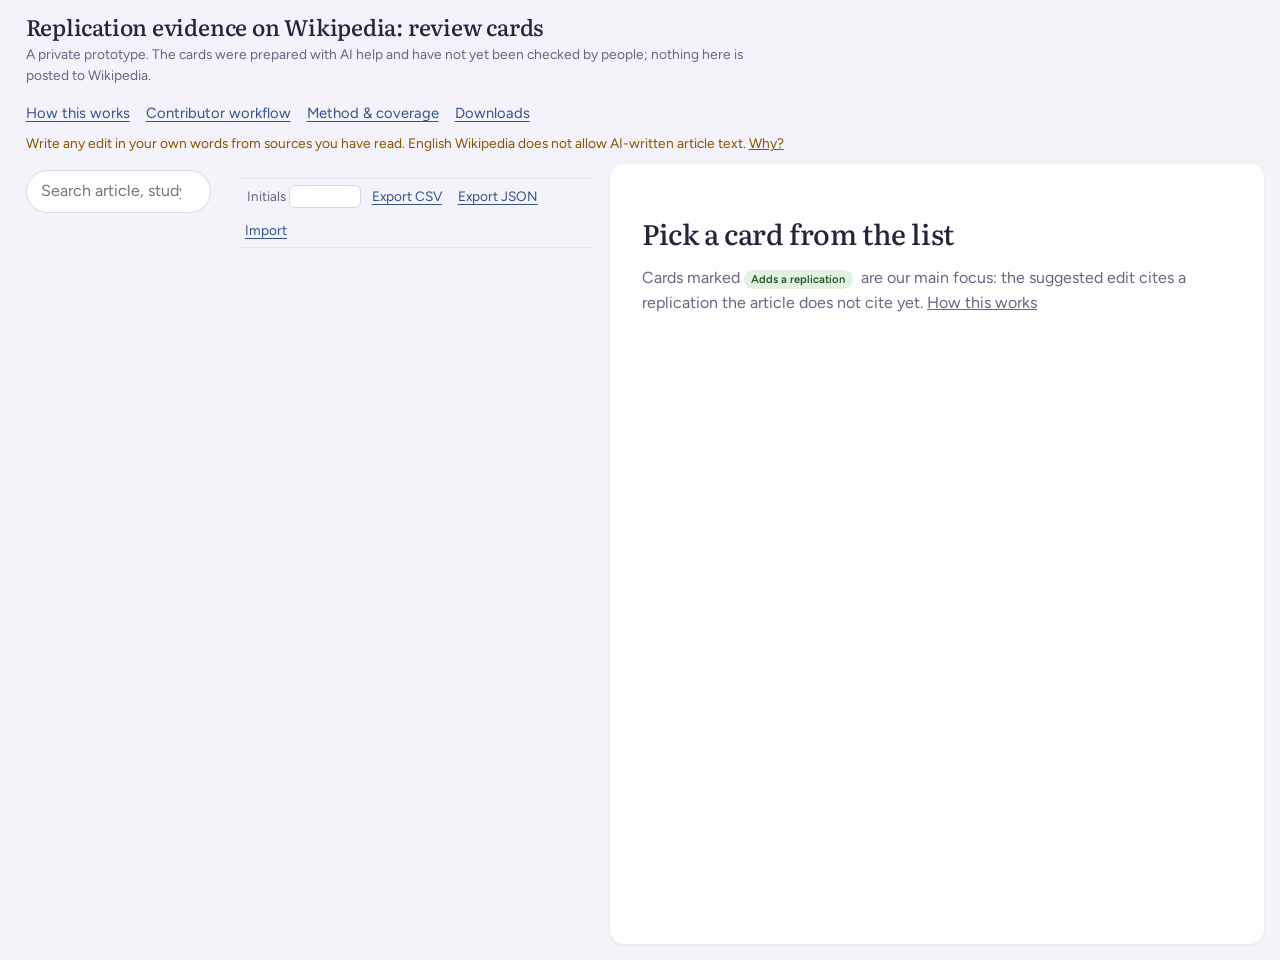
==== commit 82809ab2: "Remove drafting jargon from the cards, walkthrough, method page and downloads The cards no longer sh" ====
--- a/prototype/site/index.html
+++ b/prototype/site/index.html
@@ -13,7 +13,7 @@
 <header class="top">
   <div class="brand">
     <h1>Replication evidence on Wikipedia: review cards</h1>
-    <p class="sub">A private prototype. The suggestions are written by AI models and not yet checked by people; nothing here is posted to Wikipedia.</p>
+    <p class="sub">A private prototype. The cards were prepared with AI help and have not yet been checked by people; nothing here is posted to Wikipedia.</p>
   </div>
   <nav aria-label="Pages">
     <button id="open-help" class="linklike" type="button">How this works</button>
@@ -33,8 +33,8 @@
     <p class="steps small" id="step-count" aria-live="polite"></p>
     <section class="step">
       <h2 id="welcome-title">Before you start</h2>
-      <p>Each card looks at one Wikipedia article and every study on it that others have tried to replicate (from FORRT's
-        database of replication attempts). An AI model read the article and the papers we could get, and suggested
+      <p>Each card looks at one Wikipedia article and the studies it cites that others have tried to replicate (from FORRT's
+        database of replication attempts). We used AI to read the article and the papers we could get, and to suggest
         what, if anything, could change.</p>
       <p><strong>How to use it:</strong> read the card, read the sources, make any edit on Wikipedia itself in another
         tab, then come back and record what you did.</p>
@@ -55,10 +55,10 @@
         <dt>Worth a look</dt><dd>Every card with an edit suggested or a judgement call, whether or not it involves a replication.</dd>
         <dt><span class="badge edit">Edit suggested</span></dt><dd>The article says something its source does not
           support, or leaves out a replication that tested a claim it makes.</dd>
-        <dt><span class="badge warn">Judgement call</span></dt><dd>Each article was drafted twice, independently, and
-          the two runs disagreed. The card shows both readings.</dd>
-        <dt><span class="badge info">Optional addition</span></dt><dd>The article is accurate; adding the extra
-          sentence is up to you.</dd>
+        <dt><span class="badge warn">Judgement call</span></dt><dd>Two independent AI assessments disagreed about whether a
+          change is needed. The card shows both views for you to weigh.</dd>
+        <dt><span class="badge info">Optional addition</span></dt><dd>The article is accurate; adding more
+          information is up to you.</dd>
         <dt><span class="badge none">No change needed</span></dt><dd>Nothing to change in the text. Some of these also
           carry <span class="badge">Minor notes</span>: small things such as a typo in a reference, or material that
           belongs in another article.</dd>
@@ -76,7 +76,9 @@
           <span class="cite focal">[this study]</span>, <span class="cite paired">[replication]</span> and
           <span class="cite other">[other source]</span>. Hover over a citation to see the full reference. Some
           suggestions are about a claim the cited study does not support rather than about a replication.</dd>
-        <dt>The suggestion</dt><dd>What the AI proposes and why, and whether the two drafting runs agreed.</dd>
+        <dt>The suggestion</dt><dd>What the AI suggests and why. On a judgement call, the second assessment too.</dd>
+        <dt>Suggested edit and points to cover</dt><dd>Where an edit could go, which sources it could cite, and facts
+          from those sources it could draw on. We deliberately give no ready-made wording: the text is yours to write.</dd>
         <dt>What we checked</dt><dd>The facts the suggestion relies on, each with the passage from the paper. Points are
           supported by the source unless marked <span class="badge bad">✗ Contradicted</span>,
           <span class="badge bad">✗ Not in the source</span> or <span class="badge warn">? Source not obtained</span>.
@@ -84,7 +86,6 @@
           <span class="lvl thin">Title and details only</span>.</dd>
         <dt>Your call</dt><dd>The editorial questions the AI could not settle. Tick them off as you go.</dd>
         <dt>The studies</dt><dd>The original study and its replications, with links and what the AI read of each.</dd>
-        <dt>Suggested points to cover</dt><dd>Facts from the sources that an edit could draw on.</dd>
       </dl>
     </section>
     <section class="step" hidden>
@@ -113,8 +114,8 @@
     <section class="step" hidden>
       <h2>Checking, deciding and recording</h2>
       <ul class="welcome-list">
-        <li><strong>Read the sources yourself.</strong> The AI's quotes match the papers word for word, but that does
-          not mean it understood them. Check anything your edit will rely on, and note in your record if something looks wrong.</li>
+        <li><strong>Read the sources yourself.</strong> Each quoted passage appears word for word in the paper, but the AI may
+          have misread it. Check anything your edit will rely on, and note in your record if something looks wrong.</li>
         <li><strong>Cards are snapshots.</strong> Use "Changes since this snapshot" or "Check now" to see whether
           someone has already edited the article.</li>
         <li><strong>Take extra care with living people and health topics.</strong> Findings are about studies, not
--- a/prototype/site/style.css
+++ b/prototype/site/style.css
@@ -83,8 +83,6 @@
 table.evidence thead th { font-size: .78rem; color: var(--muted); text-transform: uppercase; letter-spacing: .04em; }
 blockquote.excerpt { margin: .35rem 0; padding: .3rem .6rem; border-left: 3px solid var(--ok); background: var(--ok-soft); font-size: .88rem; }
 details { margin: .35rem 0; } summary { cursor: pointer; color: var(--accent); font-size: .9rem; }
-.draft { margin: .8rem 0; border: 1px solid #e0c48a; background: #fffaf0; border-radius: 6px; padding: .5rem .9rem; }
-.wording { white-space: pre-wrap; margin: .4rem 0; padding: .5rem; background: #fff; border: 1px solid #eadcbc; border-radius: 4px; font-size: .92rem; user-select: text; }
 .passage { background: #fbfbf8; border-left: 3px solid var(--line); padding: .6rem .8rem; white-space: pre-wrap; font-size: .92rem; }
 mark.focal { background: var(--focal); } mark.paired { background: var(--paired); }
 mark.claim { background: none; box-shadow: inset 0 -.45em 0 #ffe066; }
@@ -129,12 +127,10 @@
 .proposal .verdict { margin: 0 0 .3rem; }
 .proposal { margin-top: .6rem; }
 ol.refs { margin: .2rem 0 .4rem; padding-left: 1.6rem; }
-.wording sup { color: var(--accent); }
 ul.verifs { list-style: none; padding: 0; margin: .2rem 0; } ul.verifs li { margin: .45rem 0; }
 .twoRun { background: var(--warn-soft); border-radius: 6px; padding: .4rem .6rem; font-size: .9rem; }
 
 .badge.repl { background: #e7f0e4; color: #2c5a1e; border: 1px solid #b9d3ae; }
-.draft h4 { margin: .2rem 0 .3rem; }
 
 /* ---------- editorial layer: a reading room, not a control panel ---------- */
 :root {
@@ -202,8 +198,6 @@
 .proposal .verdict strong { font-family: var(--serif); font-weight: 600; font-size: 1.22rem; }
 .proposal > p:not(.small):not(.verdict):not(.twoRun) { font-size: 1.04rem; }
 .twoRun { border-radius: 10px; padding: .6rem .8rem; }
-.draft { border: 0; background: #fdf6e3; border-radius: 16px; padding: 1.1rem 1.3rem; }
-.wording { font-family: var(--serif); font-size: 1.04rem; line-height: 1.65; border: 0; border-radius: 10px; padding: .8rem 1rem; }
 blockquote.excerpt { font-family: var(--serif); font-style: italic; font-size: .95rem; background: none; border-left: 2px solid #9cc5ac; padding: .1rem 0 .1rem .9rem; margin: .4rem 0 .2rem; color: #3c4257; }
 ul.verifs li { margin: .9rem 0; }
 table.evidence thead th { text-transform: none; letter-spacing: 0; font-size: .84rem; }
@@ -235,8 +229,6 @@
 .proposal, .proposal.edit, .proposal.other { padding: .7rem 1rem; margin-top: .7rem; border-radius: 12px; }
 .proposal p { margin: .35rem 0; } .proposal .verdict strong { font-size: 1.08rem; }
 .proposal > p:not(.small):not(.verdict):not(.twoRun) { font-size: .98rem; }
-.draft { padding: .7rem 1rem; border-radius: 12px; margin: .6rem 0; } .draft p { margin: .3rem 0; }
-.wording { font-size: .98rem; line-height: 1.55; padding: .55rem .8rem; }
 ul.verifs li { margin: .55rem 0; } blockquote.excerpt { font-size: .9rem; margin: .25rem 0 .1rem; }
 .ledger { padding: .8rem 1rem; border-radius: 12px; } .overview { padding: .6rem 1rem; border-radius: 12px; }
 
@@ -248,8 +240,10 @@
 mark.focal, .cite.focal { color: var(--accent); } mark.paired, .cite.paired { color: #25592b; }
 .cite { font-family: "Figtree", system-ui, sans-serif; font-size: .78em; font-weight: 600; color: var(--muted); cursor: help; white-space: nowrap; }
 .lvl { font-size: .8rem; color: var(--muted); font-style: italic; } .lvl.thin { color: var(--warn); }
-.draft { background: var(--bg); } .wording { background: #fff; }
 .steps { margin: 0 0 .3rem; }
 .modal-actions .row { display: flex; gap: .5rem; }
 .modal-actions [hidden] { display: none; }
 dl.legend { margin: .4rem 0; } dl.legend dt { font-weight: 700; margin-top: .6rem; } dl.legend dd { margin: .1rem 0 0; }
+.badge.bad { background: var(--bad-soft); color: var(--bad); }
+.modal-box .badge, .lvl { margin: 0; }
+@media (max-width: 1100px) { .layout { grid-template-columns: 1fr; height: auto; } }
